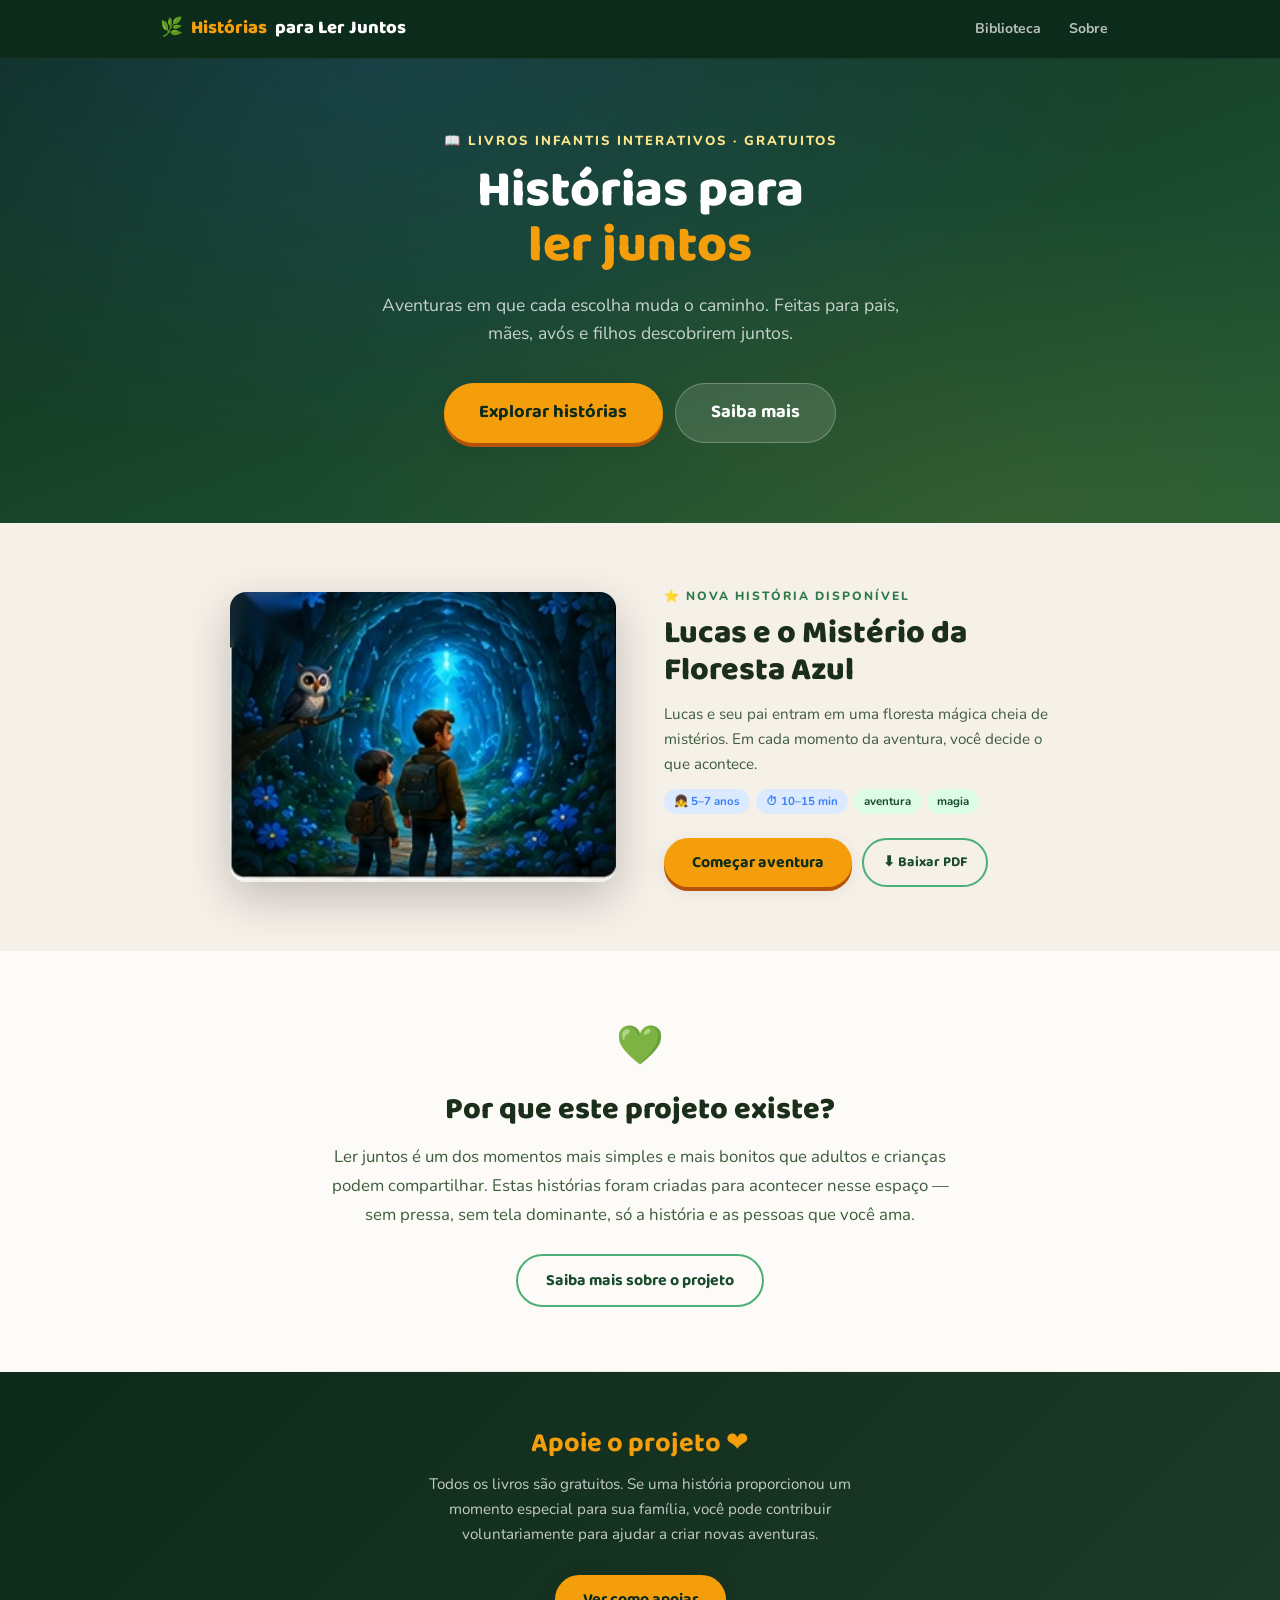
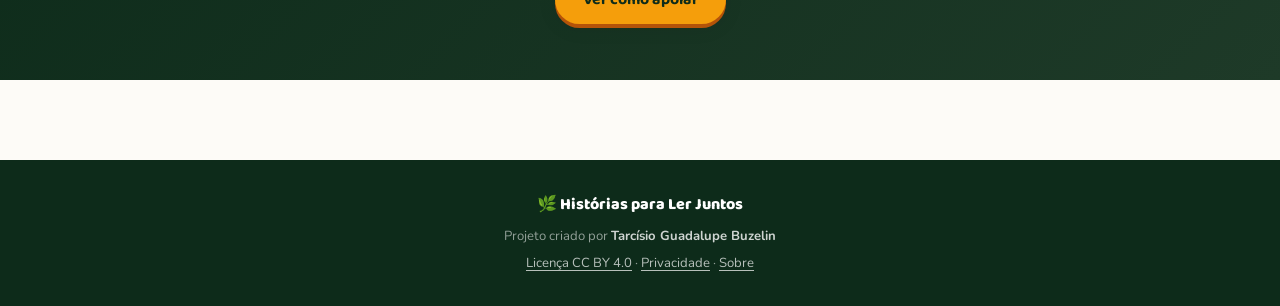
==== index.html @ b1dc5da3 "Add files via upload" ====
<!DOCTYPE html>
<html lang="pt-BR">
<head>
  <meta charset="UTF-8">
  <meta name="viewport" content="width=device-width, initial-scale=1.0">
  <title>Histórias para Ler Juntos</title>
  <meta name="description" content="Livros infantis interativos gratuitos. Histórias para pais, mães, avós e filhos lerem juntos.">

  <!-- Open Graph -->
  <meta property="og:title" content="Histórias para Ler Juntos">
  <meta property="og:description" content="Livros infantis interativos gratuitos para pais e filhos.">
  <meta property="og:type" content="website">
  <meta property="og:url" content="https://tgbhubs.github.io/historias-para-ler-juntos/">

  <link rel="preconnect" href="https://fonts.googleapis.com">
  <link rel="preconnect" href="https://fonts.gstatic.com" crossorigin>
  <link href="https://fonts.googleapis.com/css2?family=Baloo+2:wght@700;800&family=Nunito:wght@500;600;700&display=swap" rel="stylesheet">
  <link rel="stylesheet" href="assets/css/style.css">

  <style>
    /* ── Destaque do livro ── */
    .featured {
      padding: 64px 0;
      background: var(--cream-dark);
    }
    .featured__inner {
      display: grid;
      grid-template-columns: 1fr 1fr;
      gap: 48px;
      align-items: center;
      max-width: 860px;
      margin: 0 auto;
      padding: 0 20px;
    }
    .featured__cover {
      width: 100%;
      border-radius: var(--radius-md);
      box-shadow: var(--shadow-deep);
      aspect-ratio: 4/3;
      object-fit: cover;
    }
    .featured__eyebrow {
      font-size: .75rem;
      font-weight: 800;
      letter-spacing: 2px;
      text-transform: uppercase;
      color: var(--forest-light);
      margin-bottom: 10px;
    }
    .featured__title {
      font-size: clamp(1.5rem, 3.5vw, 2rem);
      font-weight: 800;
      color: var(--text-dark);
      line-height: 1.15;
      margin-bottom: 12px;
    }
    .featured__desc {
      color: var(--text-mid);
      font-size: .95rem;
      line-height: 1.65;
      margin-bottom: 12px;
    }
    .featured__meta {
      display: flex;
      flex-wrap: wrap;
      gap: 6px;
      margin-bottom: 24px;
    }
    .featured__actions {
      display: flex;
      gap: 10px;
      flex-wrap: wrap;
    }

    /* ── Por que este projeto ── */
    .about-strip {
      padding: 64px 20px;
      max-width: 680px;
      margin: 0 auto;
      text-align: center;
    }
    .about-strip__icon { font-size: 2.4rem; margin-bottom: 16px; }
    .about-strip__text {
      font-size: 1.05rem;
      color: var(--text-mid);
      line-height: 1.75;
    }

    /* ── Doação ── */
    .donation {
      background: linear-gradient(135deg, var(--forest-deep) 0%, #1e3a28 100%);
      padding: 56px 20px;
      text-align: center;
      color: var(--white);
    }
    .donation h2 {
      font-size: clamp(1.3rem, 3vw, 1.7rem);
      color: var(--gold);
      margin-bottom: 12px;
    }
    .donation p {
      color: rgba(255,255,255,.75);
      max-width: 480px;
      margin: 0 auto 28px;
      font-size: .95rem;
      line-height: 1.65;
    }

    /* Mobile adjustments */
    @media (max-width: 600px) {
      .featured__inner {
        grid-template-columns: 1fr;
        gap: 24px;
      }
      .featured__cover { max-width: 300px; margin: 0 auto; }
    }
  </style>
</head>
<body>

<!-- Cabeçalho -->
<header class="site-header">
  <div class="site-header__inner">
    <a class="site-logo" href="/">
      🌿 <span>Histórias</span> para Ler Juntos
    </a>
    <nav class="site-nav" aria-label="Menu principal">
      <a href="livros/">Biblioteca</a>
      <a href="sobre/">Sobre</a>
    </nav>
  </div>
</header>

<!-- Hero -->
<section class="section--hero" aria-label="Bem-vindo">
  <div class="container" style="position:relative;z-index:1">
    <p class="hero__eyebrow">📖 Livros infantis interativos · gratuitos</p>
    <h1 class="hero__title">
      Histórias para<br><em>ler juntos</em>
    </h1>
    <p class="hero__sub">
      Aventuras em que cada escolha muda o caminho. Feitas para pais, mães, avós e filhos descobrirem juntos.
    </p>
    <div class="hero__actions">
      <a class="btn btn--primary btn--lg" href="livros/">Explorar histórias</a>
      <a class="btn btn--ghost btn--lg" href="sobre/">Saiba mais</a>
    </div>
  </div>
</section>

<!-- Destaque: primeiro livro -->
<section class="featured" aria-label="Livro em destaque">
  <div class="featured__inner">
    <img
      class="featured__cover"
      src="assets/books/lucas-floresta-azul/page-01.webp"
      alt="Capa de Lucas e o Mistério da Floresta Azul"
      loading="eager"
    >
    <div>
      <p class="featured__eyebrow">⭐ Nova história disponível</p>
      <h2 class="featured__title">Lucas e o Mistério da Floresta Azul</h2>
      <p class="featured__desc">
        Lucas e seu pai entram em uma floresta mágica cheia de mistérios. Em cada momento da aventura, você decide o que acontece.
      </p>
      <div class="featured__meta">
        <span class="tag">👧 5–7 anos</span>
        <span class="tag">⏱ 10–15 min</span>
        <span class="tag tag--forest">aventura</span>
        <span class="tag tag--forest">magia</span>
      </div>
      <div class="featured__actions">
        <a class="btn btn--primary" href="livro/?id=lucas-floresta-azul">Começar aventura</a>
        <a class="btn btn--secondary btn--sm" href="assets/books/lucas-floresta-azul/lucas-e-o-misterio-da-floresta-azul.pdf" download>⬇ Baixar PDF</a>
      </div>
    </div>
  </div>
</section>

<!-- Sobre o projeto -->
<section aria-label="Sobre">
  <div class="about-strip">
    <div class="about-strip__icon">💚</div>
    <h2 class="section__title" style="margin-bottom:14px">Por que este projeto existe?</h2>
    <p class="about-strip__text">
      Ler juntos é um dos momentos mais simples e mais bonitos que adultos e crianças podem compartilhar. Estas histórias foram criadas para acontecer nesse espaço — sem pressa, sem tela dominante, só a história e as pessoas que você ama.
    </p>
    <div style="margin-top:24px">
      <a class="btn btn--secondary" href="sobre/">Saiba mais sobre o projeto</a>
    </div>
  </div>
</section>

<div class="divider"></div>

<!-- Apoie -->
<section class="donation" aria-label="Apoie o projeto">
  <h2>Apoie o projeto ❤️</h2>
  <p>
    Todos os livros são gratuitos. Se uma história proporcionou um momento especial para sua família, você pode contribuir voluntariamente para ajudar a criar novas aventuras.
  </p>
  <a class="btn btn--primary" href="sobre/#doacao">Ver como apoiar</a>
</section>

<!-- Rodapé -->
<footer class="site-footer">
  <div class="site-footer__logo">🌿 Histórias para Ler Juntos</div>
  <p>Projeto criado por <strong style="color:rgba(255,255,255,.8)">Tarcísio Guadalupe Buzelin</strong></p>
  <p style="margin-top:6px">
    <a href="licenca/">Licença CC BY 4.0</a> ·
    <a href="privacidade/">Privacidade</a> ·
    <a href="sobre/">Sobre</a>
  </p>
</footer>

</body>
</html>
---- assets/css/style.css ----
/* ═══════════════════════════════════════════════
   Histórias para Ler Juntos — tgbhubs.github.io
   Design system principal
═══════════════════════════════════════════════ */

/* ── Reset & base ── */
*, *::before, *::after { box-sizing: border-box; margin: 0; padding: 0; }

:root {
  --forest-deep:   #0d2b1a;
  --forest-mid:    #1a4a2e;
  --forest-light:  #2d7a4a;
  --forest-glow:   #4caf78;
  --blue-magic:    #3b82f6;
  --blue-light:    #93c5fd;
  --blue-glow:     #dbeafe;
  --gold:          #f59e0b;
  --gold-light:    #fde68a;
  --cream:         #fdfbf7;
  --cream-dark:    #f5f0e8;
  --text-dark:     #1a2e1a;
  --text-mid:      #3d5c3d;
  --text-light:    #6b7c6b;
  --white:         #ffffff;
  --shadow-soft:   0 4px 20px rgba(0,0,0,.08);
  --shadow-card:   0 8px 32px rgba(0,0,0,.12);
  --shadow-deep:   0 16px 48px rgba(0,0,0,.22);
  --radius-sm:     8px;
  --radius-md:     16px;
  --radius-lg:     24px;
  --transition:    .22s cubic-bezier(.4,0,.2,1);
}

html { scroll-behavior: smooth; }

body {
  font-family: 'Nunito', system-ui, sans-serif;
  background: var(--cream);
  color: var(--text-dark);
  line-height: 1.6;
  min-height: 100vh;
  -webkit-font-smoothing: antialiased;
}

img { max-width: 100%; display: block; }
a { color: inherit; text-decoration: none; }
button { font-family: inherit; cursor: pointer; border: none; background: none; }

/* ── Typography ── */
.font-display { font-family: 'Baloo 2', system-ui, sans-serif; }

h1, h2, h3 { font-family: 'Baloo 2', system-ui, sans-serif; line-height: 1.15; }

/* ── Layout ── */
.container {
  max-width: 960px;
  margin: 0 auto;
  padding: 0 20px;
}

.container--wide {
  max-width: 1100px;
  margin: 0 auto;
  padding: 0 20px;
}

/* ── Site header ── */
.site-header {
  background: var(--forest-deep);
  padding: 0 20px;
  position: sticky;
  top: 0;
  z-index: 50;
  border-bottom: 1px solid rgba(255,255,255,.06);
}

.site-header__inner {
  max-width: 960px;
  margin: 0 auto;
  height: 58px;
  display: flex;
  align-items: center;
  justify-content: space-between;
  gap: 16px;
}

.site-logo {
  font-family: 'Baloo 2', sans-serif;
  font-size: 1.15rem;
  font-weight: 800;
  color: var(--white);
  display: flex;
  align-items: center;
  gap: 8px;
  white-space: nowrap;
}

.site-logo span { color: var(--gold); }

.site-nav {
  display: flex;
  align-items: center;
  gap: 4px;
}

.site-nav a {
  font-size: .88rem;
  font-weight: 700;
  color: rgba(255,255,255,.7);
  padding: 6px 12px;
  border-radius: var(--radius-sm);
  transition: color var(--transition), background var(--transition);
}

.site-nav a:hover,
.site-nav a.active {
  color: var(--white);
  background: rgba(255,255,255,.1);
}

/* ── Site footer ── */
.site-footer {
  background: var(--forest-deep);
  color: rgba(255,255,255,.55);
  padding: 32px 20px;
  text-align: center;
  font-size: .82rem;
  margin-top: 80px;
}

.site-footer a {
  color: rgba(255,255,255,.7);
  text-decoration: underline;
  text-underline-offset: 3px;
}

.site-footer__logo {
  font-family: 'Baloo 2', sans-serif;
  font-size: 1rem;
  font-weight: 800;
  color: var(--white);
  margin-bottom: 8px;
}

/* ── Buttons ── */
.btn {
  display: inline-flex;
  align-items: center;
  justify-content: center;
  gap: 8px;
  font-family: 'Baloo 2', sans-serif;
  font-size: 1rem;
  font-weight: 700;
  padding: .75rem 1.75rem;
  border-radius: 50px;
  transition: all var(--transition);
  white-space: nowrap;
  min-height: 48px;
}

.btn--primary {
  background: var(--gold);
  color: var(--forest-deep);
  box-shadow: 0 4px 0 #b45309, var(--shadow-soft);
}
.btn--primary:hover {
  transform: translateY(-2px);
  box-shadow: 0 6px 0 #b45309, var(--shadow-card);
}
.btn--primary:active { transform: translateY(1px); box-shadow: 0 2px 0 #b45309; }

.btn--secondary {
  background: transparent;
  color: var(--forest-mid);
  border: 2px solid var(--forest-glow);
}
.btn--secondary:hover {
  background: var(--forest-mid);
  color: var(--white);
  border-color: var(--forest-mid);
}

.btn--ghost {
  background: rgba(255,255,255,.12);
  color: var(--white);
  border: 1.5px solid rgba(255,255,255,.25);
}
.btn--ghost:hover {
  background: rgba(255,255,255,.2);
}

.btn--sm {
  font-size: .88rem;
  padding: .5rem 1.2rem;
  min-height: 40px;
}

.btn--lg {
  font-size: 1.15rem;
  padding: .9rem 2.2rem;
  min-height: 56px;
}

/* ── Book card ── */
.book-card {
  background: var(--white);
  border-radius: var(--radius-md);
  overflow: hidden;
  box-shadow: var(--shadow-card);
  transition: transform var(--transition), box-shadow var(--transition);
  display: flex;
  flex-direction: column;
}

.book-card:hover {
  transform: translateY(-4px);
  box-shadow: var(--shadow-deep);
}

.book-card__cover {
  width: 100%;
  aspect-ratio: 4/3;
  object-fit: cover;
  background: var(--forest-mid);
}

.book-card__body {
  padding: 16px 18px 20px;
  flex: 1;
  display: flex;
  flex-direction: column;
  gap: 8px;
}

.book-card__title {
  font-family: 'Baloo 2', sans-serif;
  font-size: 1.05rem;
  font-weight: 800;
  color: var(--text-dark);
  line-height: 1.2;
}

.book-card__desc {
  font-size: .85rem;
  color: var(--text-light);
  line-height: 1.5;
  flex: 1;
}

.book-card__meta {
  display: flex;
  flex-wrap: wrap;
  gap: 6px;
  margin-top: 4px;
}

.tag {
  font-size: .72rem;
  font-weight: 700;
  padding: 3px 10px;
  border-radius: 20px;
  background: var(--blue-glow);
  color: var(--blue-magic);
}

.tag--forest {
  background: #dcfce7;
  color: var(--forest-mid);
}

.book-card__actions {
  display: flex;
  gap: 8px;
  margin-top: 12px;
}

/* ── Section styles ── */
.section {
  padding: 64px 0;
}

.section--hero {
  background: linear-gradient(160deg, var(--forest-deep) 0%, var(--forest-mid) 60%, #1e5c38 100%);
  color: var(--white);
  padding: 72px 20px 80px;
  text-align: center;
  position: relative;
  overflow: hidden;
}

.section--hero::before {
  content: '';
  position: absolute;
  inset: 0;
  background: radial-gradient(ellipse at 30% 0%, rgba(59,130,246,.18) 0%, transparent 60%),
              radial-gradient(ellipse at 80% 100%, rgba(245,158,11,.1) 0%, transparent 50%);
  pointer-events: none;
}

.hero__eyebrow {
  font-size: .82rem;
  font-weight: 800;
  letter-spacing: 2px;
  text-transform: uppercase;
  color: var(--gold-light);
  margin-bottom: 12px;
}

.hero__title {
  font-size: clamp(2rem, 5vw, 3.2rem);
  font-weight: 800;
  color: var(--white);
  line-height: 1.08;
  max-width: 680px;
  margin: 0 auto 16px;
}

.hero__title em {
  font-style: normal;
  color: var(--gold);
}

.hero__sub {
  font-size: clamp(.95rem, 2vw, 1.1rem);
  color: rgba(255,255,255,.75);
  max-width: 520px;
  margin: 0 auto 36px;
  line-height: 1.6;
}

.hero__actions {
  display: flex;
  gap: 12px;
  justify-content: center;
  flex-wrap: wrap;
}

.section__title {
  font-family: 'Baloo 2', sans-serif;
  font-size: clamp(1.4rem, 3vw, 1.9rem);
  font-weight: 800;
  color: var(--text-dark);
  margin-bottom: 8px;
}

.section__sub {
  color: var(--text-light);
  font-size: .95rem;
  margin-bottom: 40px;
}

/* ── Divider ── */
.divider {
  height: 1px;
  background: linear-gradient(to right, transparent, rgba(0,0,0,.08), transparent);
  margin: 0;
}

/* ── Reader specific ── */
.reader-wrap {
  height: 100vh;
  height: 100dvh;
  display: flex;
  flex-direction: column;
  background: var(--forest-deep);
  overflow: hidden;
}

.reader-bar {
  flex-shrink: 0;
  height: 52px;
  background: rgba(0,0,0,.4);
  display: flex;
  align-items: center;
  justify-content: space-between;
  padding: 0 16px;
  gap: 12px;
  backdrop-filter: blur(8px);
  border-bottom: 1px solid rgba(255,255,255,.08);
}

.reader-bar__title {
  font-family: 'Baloo 2', sans-serif;
  font-size: .85rem;
  font-weight: 800;
  color: var(--white);
  white-space: nowrap;
  overflow: hidden;
  text-overflow: ellipsis;
  flex: 1;
}

.reader-bar__right {
  display: flex;
  align-items: center;
  gap: 10px;
  flex-shrink: 0;
}

.reader-bar__page {
  font-size: .75rem;
  color: rgba(255,255,255,.55);
  font-weight: 700;
}

.reader-bar__btn {
  width: 36px;
  height: 36px;
  border-radius: 50%;
  background: rgba(255,255,255,.1);
  color: var(--white);
  font-size: 1rem;
  display: flex;
  align-items: center;
  justify-content: center;
  transition: background var(--transition);
}
.reader-bar__btn:hover { background: rgba(255,255,255,.2); }

/* Page stage — the illustration area */
.reader-stage {
  flex: 1;
  min-height: 0;
  position: relative;
  display: flex;
  align-items: center;
  justify-content: center;
  overflow: hidden;
}

.reader-page {
  width: 100%;
  height: 100%;
  position: absolute;
  inset: 0;
  display: flex;
  flex-direction: column;
  opacity: 0;
  transition: opacity .35s ease;
  pointer-events: none;
}

.reader-page.active {
  opacity: 1;
  pointer-events: all;
}

.reader-page__img-wrap {
  flex: 1;
  min-height: 0;
  display: flex;
  align-items: center;
  justify-content: center;
  padding: 0;
  overflow: hidden;
}

.reader-page__img {
  width: 100%;
  height: 100%;
  object-fit: contain;
  object-position: center;
  display: block;
}

/* Bottom panel: text + actions */
.reader-panel {
  flex-shrink: 0;
  background: linear-gradient(to bottom, var(--forest-deep), #0a1e10);
  padding: 16px 20px 20px;
  max-height: 45vh;
  overflow-y: auto;
  border-top: 1px solid rgba(255,255,255,.06);
}

@media (min-height: 700px) {
  .reader-panel { max-height: 38vh; }
}

.reader-panel__chapter {
  font-size: .7rem;
  font-weight: 800;
  letter-spacing: 1.5px;
  text-transform: uppercase;
  color: var(--blue-light);
  margin-bottom: 8px;
}

.reader-panel__text {
  font-size: clamp(.88rem, 2.2vw, 1rem);
  color: rgba(255,255,255,.88);
  line-height: 1.7;
  white-space: pre-line;
  margin-bottom: 16px;
}

.reader-panel__text em {
  font-style: normal;
  color: var(--blue-light);
}

.reader-panel__participacao {
  display: flex;
  align-items: flex-start;
  gap: 10px;
  background: rgba(59,130,246,.12);
  border: 1px solid rgba(59,130,246,.25);
  border-radius: var(--radius-sm);
  padding: 10px 14px;
  margin-bottom: 16px;
  font-size: .85rem;
  color: var(--blue-light);
  line-height: 1.5;
}

.reader-panel__participacao::before {
  content: '💬';
  flex-shrink: 0;
  font-size: 1rem;
}

/* Choices */
.reader-choices {
  display: flex;
  flex-direction: column;
  gap: 10px;
}

.choice-btn {
  display: flex;
  align-items: center;
  gap: 12px;
  background: rgba(255,255,255,.06);
  border: 1.5px solid rgba(255,255,255,.15);
  border-radius: var(--radius-md);
  padding: 14px 18px;
  text-align: left;
  color: var(--white);
  font-family: 'Baloo 2', sans-serif;
  font-size: 1rem;
  font-weight: 700;
  transition: all var(--transition);
  min-height: 56px;
}

.choice-btn:hover {
  background: rgba(255,255,255,.12);
  border-color: var(--gold);
  transform: translateX(4px);
}

.choice-btn:active { transform: translateX(2px); }

.choice-btn__emoji {
  font-size: 1.4rem;
  flex-shrink: 0;
}

.choice-btn__label { flex: 1; }

.choice-btn__arrow {
  opacity: .5;
  font-size: .9rem;
  flex-shrink: 0;
}

/* Continue / next button */
.reader-continue {
  display: flex;
  justify-content: flex-end;
  margin-top: 4px;
}

.continue-btn {
  display: flex;
  align-items: center;
  gap: 8px;
  background: var(--gold);
  color: var(--forest-deep);
  font-family: 'Baloo 2', sans-serif;
  font-size: 1rem;
  font-weight: 800;
  padding: 12px 24px;
  border-radius: 50px;
  box-shadow: 0 4px 0 #b45309;
  transition: all var(--transition);
  min-height: 48px;
}

.continue-btn:hover {
  transform: translateY(-2px);
  box-shadow: 0 6px 0 #b45309;
}

.continue-btn:active { transform: translateY(1px); box-shadow: 0 2px 0 #b45309; }

/* Final page actions */
.reader-final {
  display: flex;
  flex-direction: column;
  align-items: center;
  gap: 12px;
  padding-top: 8px;
}

.reader-final__title {
  font-family: 'Baloo 2', sans-serif;
  font-size: 1.3rem;
  font-weight: 800;
  color: var(--gold);
  text-align: center;
}

.reader-final__actions {
  display: flex;
  gap: 10px;
  flex-wrap: wrap;
  justify-content: center;
}

/* Desktop layout — side by side */
@media (min-width: 768px) {
  .reader-wrap { flex-direction: column; }

  .reader-stage {
    flex-direction: row;
    align-items: stretch;
  }

  .reader-page {
    flex-direction: row;
  }

  .reader-page__img-wrap {
    flex: 1 1 55%;
  }

  .reader-panel {
    flex: 0 0 42%;
    max-height: none;
    overflow-y: auto;
    border-top: none;
    border-left: 1px solid rgba(255,255,255,.06);
    display: flex;
    flex-direction: column;
    justify-content: center;
    padding: 28px 28px 28px;
  }
}

@media (min-width: 1024px) {
  .reader-panel { flex: 0 0 38%; padding: 36px; }
  .reader-panel__text { font-size: 1.05rem; }
}

/* ── Progress bar ── */
.reader-progress {
  height: 3px;
  background: rgba(255,255,255,.08);
  flex-shrink: 0;
}

.reader-progress__bar {
  height: 100%;
  background: var(--gold);
  transition: width .4s ease;
}

/* ── Responsive nav ── */
@media (max-width: 600px) {
  .site-nav { display: none; }
}

/* ── Reduced motion ── */
@media (prefers-reduced-motion: reduce) {
  *, *::before, *::after { transition-duration: .01ms !important; animation-duration: .01ms !important; }
}
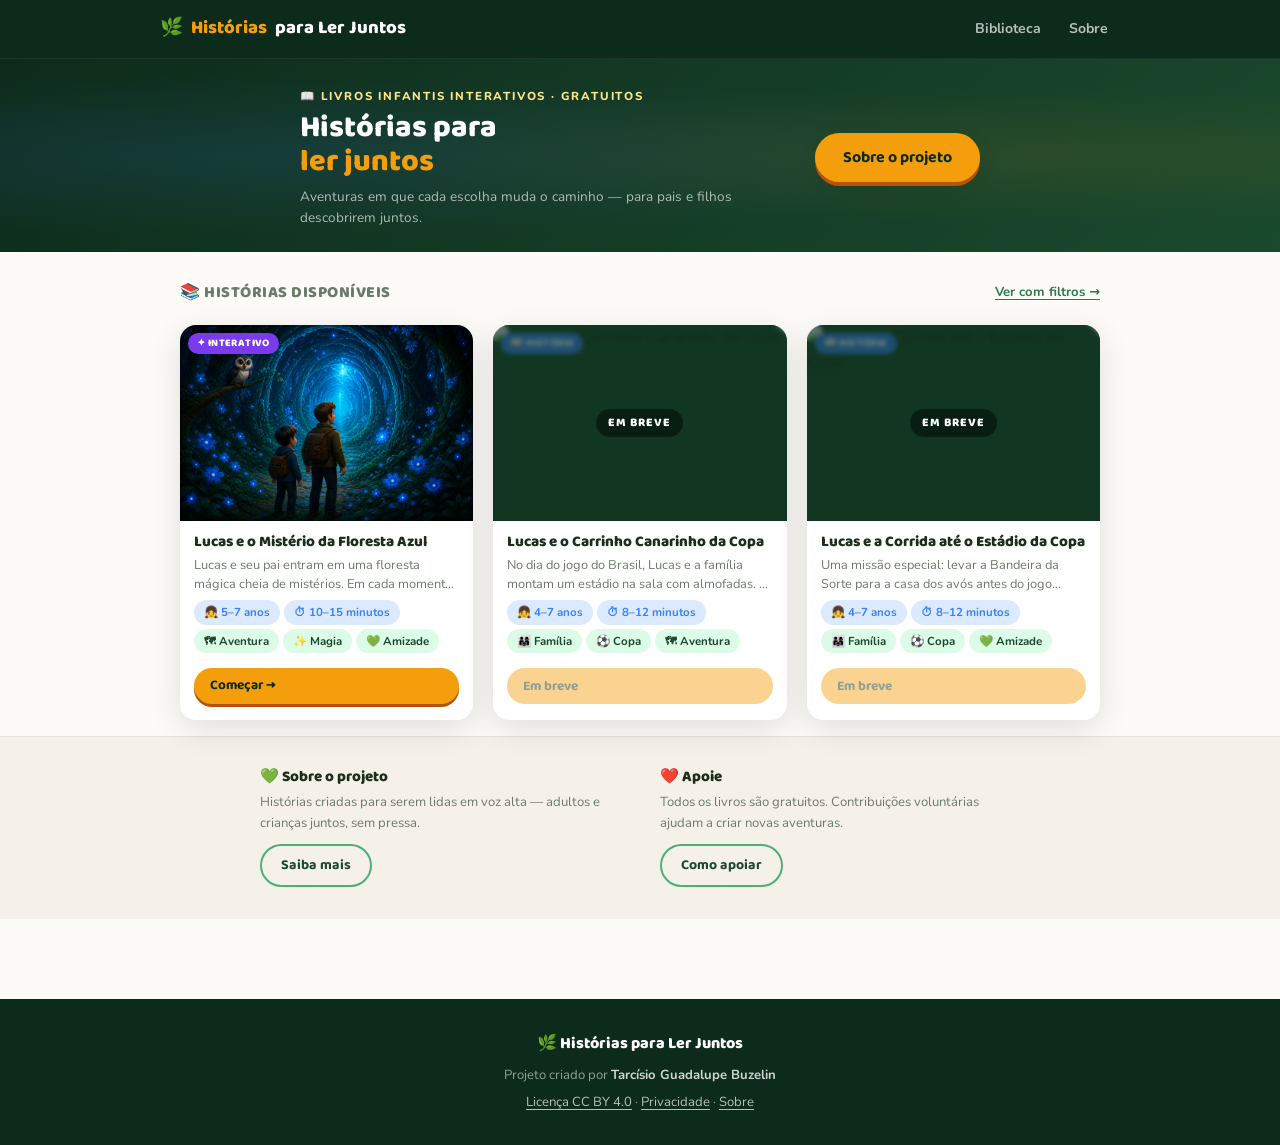
==== commit c29db947: "Add files via upload" ====
--- a/index.html
+++ b/index.html
@@ -4,115 +4,193 @@
   <meta charset="UTF-8">
   <meta name="viewport" content="width=device-width, initial-scale=1.0">
   <title>Histórias para Ler Juntos</title>
-  <meta name="description" content="Livros infantis interativos gratuitos. Histórias para pais, mães, avós e filhos lerem juntos.">
-
-  <!-- Open Graph -->
+  <meta name="description" content="Livros infantis interativos gratuitos para pais e filhos lerem juntos.">
+  <link rel="icon" type="image/x-icon" href="assets/favicon.ico">
+  <link rel="icon" type="image/png" sizes="32x32" href="assets/favicon-32.png">
+  <link rel="icon" type="image/png" sizes="16x16" href="assets/favicon-16.png">
+  <link rel="apple-touch-icon" sizes="180x180" href="assets/apple-touch-icon.png">
+  <link rel="manifest" href="assets/site.webmanifest">
+  <meta name="theme-color" content="#0d2b1a">
   <meta property="og:title" content="Histórias para Ler Juntos">
-  <meta property="og:description" content="Livros infantis interativos gratuitos para pais e filhos.">
+  <meta property="og:description" content="Livros infantis interativos e gratuitos para pais e filhos lerem juntos.">
+  <meta property="og:image" content="https://tgbhubs.github.io/historias-para-ler-juntos/assets/og-image.png">
+  <meta property="og:image:width" content="1200">
+  <meta property="og:image:height" content="630">
+  <meta property="og:url" content="https://tgbhubs.github.io/historias-para-ler-juntos/">
   <meta property="og:type" content="website">
-  <meta property="og:url" content="https://tgbhubs.github.io/historias-para-ler-juntos/">
-
+  <meta property="og:locale" content="pt_BR">
+  <meta name="twitter:card" content="summary_large_image">
+  <meta name="twitter:image" content="https://tgbhubs.github.io/historias-para-ler-juntos/assets/og-image.png">
   <link rel="preconnect" href="https://fonts.googleapis.com">
   <link rel="preconnect" href="https://fonts.gstatic.com" crossorigin>
   <link href="https://fonts.googleapis.com/css2?family=Baloo+2:wght@700;800&family=Nunito:wght@500;600;700&display=swap" rel="stylesheet">
   <link rel="stylesheet" href="assets/css/style.css">
-
   <style>
-    /* ── Destaque do livro ── */
-    .featured {
-      padding: 64px 0;
+    /* ── Hero compacto ── */
+    .home-hero {
+      background: linear-gradient(135deg, var(--forest-deep) 0%, #1a4a2e 100%);
+      padding: 28px 20px 24px;
+      text-align: center;
+      position: relative;
+      overflow: hidden;
+    }
+    .home-hero::before {
+      content: '';
+      position: absolute; inset: 0;
+      background: radial-gradient(ellipse at 20% 50%, rgba(59,130,246,.12) 0%, transparent 60%),
+                  radial-gradient(ellipse at 80% 50%, rgba(245,158,11,.08) 0%, transparent 50%);
+      pointer-events: none;
+    }
+    .home-hero__inner {
+      position: relative; z-index: 1;
+      max-width: 680px; margin: 0 auto;
+      display: flex; align-items: center;
+      justify-content: space-between; gap: 20px;
+      flex-wrap: wrap;
+    }
+    .home-hero__text { text-align: left; flex: 1; min-width: 220px; }
+    .home-hero__eyebrow {
+      font-size: .72rem; font-weight: 800;
+      letter-spacing: 1.8px; text-transform: uppercase;
+      color: var(--gold-light); margin-bottom: 6px;
+    }
+    .home-hero__title {
+      font-family: 'Baloo 2', sans-serif;
+      font-size: clamp(1.3rem, 3.5vw, 1.9rem);
+      font-weight: 800; color: white;
+      line-height: 1.12; margin-bottom: 6px;
+    }
+    .home-hero__title em { font-style: normal; color: var(--gold); }
+    .home-hero__sub {
+      font-size: .85rem; color: rgba(255,255,255,.65);
+      line-height: 1.55;
+    }
+    .home-hero__actions {
+      display: flex; gap: 8px; flex-wrap: wrap;
+      align-items: center; flex-shrink: 0;
+    }
+    @media (max-width: 520px) {
+      .home-hero__inner { flex-direction: column; text-align: center; }
+      .home-hero__text { text-align: center; }
+      .home-hero__actions { justify-content: center; }
+    }
+
+    /* ── Biblioteca inline ── */
+    .home-library { max-width: 960px; margin: 0 auto; padding: 28px 20px 16px; }
+    .home-library__header {
+      display: flex; align-items: center;
+      justify-content: space-between; margin-bottom: 20px;
+    }
+    .home-library__title {
+      font-family: 'Baloo 2', sans-serif;
+      font-size: 1rem; font-weight: 800;
+      color: var(--text-light); letter-spacing: .5px;
+      text-transform: uppercase;
+    }
+    .home-library__link {
+      font-size: .82rem; font-weight: 700;
+      color: var(--forest-light);
+      text-decoration: underline; text-underline-offset: 3px;
+    }
+
+    /* Grade de livros */
+    .home-grid {
+      display: grid;
+      grid-template-columns: repeat(auto-fill, minmax(230px, 1fr));
+      gap: 20px;
+    }
+
+    /* Card */
+    .hcard {
+      background: white;
+      border-radius: var(--radius-md);
+      overflow: hidden;
+      box-shadow: var(--shadow-card);
+      transition: transform .18s, box-shadow .18s;
+      display: flex; flex-direction: column;
+      cursor: pointer;
+    }
+    .hcard:hover {
+      transform: translateY(-4px);
+      box-shadow: var(--shadow-deep);
+    }
+    .hcard__cover-wrap {
+      width: 100%; aspect-ratio: 3/2;
+      overflow: hidden; position: relative;
+      background: var(--forest-mid);
+    }
+    .hcard__cover {
+      width: 100%; height: 100%;
+      object-fit: cover; display: block;
+      transition: transform .4s ease;
+    }
+    .hcard:hover .hcard__cover { transform: scale(1.04); }
+    .hcard__badge-tipo {
+      position: absolute; top: 8px; left: 8px;
+      font-family: 'Baloo 2', sans-serif;
+      font-size: .65rem; font-weight: 800;
+      padding: 2px 9px; border-radius: 20px;
+      text-transform: uppercase; letter-spacing: .4px;
+    }
+    .hcard__badge-tipo.interativo { background: #7c3aed; color: white; }
+    .hcard__badge-tipo.estatico   { background: var(--blue-magic); color: white; }
+    .hcard__em-breve {
+      position: absolute; inset: 0;
+      background: rgba(13,43,26,.6);
+      display: flex; align-items: center; justify-content: center;
+      backdrop-filter: blur(2px);
+    }
+    .hcard__em-breve span {
+      font-family: 'Baloo 2', sans-serif; font-size: .75rem;
+      font-weight: 800; color: white;
+      background: rgba(0,0,0,.45); padding: 4px 12px;
+      border-radius: 20px; letter-spacing: 1px; text-transform: uppercase;
+    }
+    .hcard__body { padding: 12px 14px 16px; flex: 1; display: flex; flex-direction: column; gap: 5px; }
+    .hcard__title {
+      font-family: 'Baloo 2', sans-serif;
+      font-size: .95rem; font-weight: 800;
+      color: var(--text-dark); line-height: 1.2;
+    }
+    .hcard__desc {
+      font-size: .8rem; color: var(--text-light);
+      line-height: 1.45; flex: 1;
+      display: -webkit-box; -webkit-line-clamp: 2;
+      -webkit-box-orient: vertical; overflow: hidden;
+    }
+    .hcard__meta { display: flex; flex-wrap: wrap; gap: 4px; margin-top: 2px; }
+    .hcard__btn {
+      margin-top: 10px;
+      display: inline-flex; align-items: center; gap: 6px;
+      font-family: 'Baloo 2', sans-serif; font-size: .85rem; font-weight: 700;
+      background: var(--gold); color: var(--forest-deep);
+      padding: 7px 16px; border-radius: 30px; border: none;
+      box-shadow: 0 3px 0 #b45309; transition: all .15s;
+      cursor: pointer; text-decoration: none;
+      min-height: 36px;
+    }
+    .hcard__btn:hover { transform: translateY(-2px); box-shadow: 0 5px 0 #b45309; }
+
+    /* ── Rodapé da home: sobre + doação compactos ── */
+    .home-footer-strip {
       background: var(--cream-dark);
-    }
-    .featured__inner {
-      display: grid;
-      grid-template-columns: 1fr 1fr;
-      gap: 48px;
-      align-items: center;
-      max-width: 860px;
-      margin: 0 auto;
-      padding: 0 20px;
-    }
-    .featured__cover {
-      width: 100%;
-      border-radius: var(--radius-md);
-      box-shadow: var(--shadow-deep);
-      aspect-ratio: 4/3;
-      object-fit: cover;
-    }
-    .featured__eyebrow {
-      font-size: .75rem;
-      font-weight: 800;
-      letter-spacing: 2px;
-      text-transform: uppercase;
-      color: var(--forest-light);
-      margin-bottom: 10px;
-    }
-    .featured__title {
-      font-size: clamp(1.5rem, 3.5vw, 2rem);
-      font-weight: 800;
-      color: var(--text-dark);
-      line-height: 1.15;
-      margin-bottom: 12px;
-    }
-    .featured__desc {
-      color: var(--text-mid);
-      font-size: .95rem;
-      line-height: 1.65;
-      margin-bottom: 12px;
-    }
-    .featured__meta {
-      display: flex;
-      flex-wrap: wrap;
-      gap: 6px;
-      margin-bottom: 24px;
-    }
-    .featured__actions {
-      display: flex;
-      gap: 10px;
-      flex-wrap: wrap;
-    }
-
-    /* ── Por que este projeto ── */
-    .about-strip {
-      padding: 64px 20px;
-      max-width: 680px;
-      margin: 0 auto;
-      text-align: center;
-    }
-    .about-strip__icon { font-size: 2.4rem; margin-bottom: 16px; }
-    .about-strip__text {
-      font-size: 1.05rem;
-      color: var(--text-mid);
-      line-height: 1.75;
-    }
-
-    /* ── Doação ── */
-    .donation {
-      background: linear-gradient(135deg, var(--forest-deep) 0%, #1e3a28 100%);
-      padding: 56px 20px;
-      text-align: center;
-      color: var(--white);
-    }
-    .donation h2 {
-      font-size: clamp(1.3rem, 3vw, 1.7rem);
-      color: var(--gold);
-      margin-bottom: 12px;
-    }
-    .donation p {
-      color: rgba(255,255,255,.75);
-      max-width: 480px;
-      margin: 0 auto 28px;
-      font-size: .95rem;
-      line-height: 1.65;
-    }
-
-    /* Mobile adjustments */
-    @media (max-width: 600px) {
-      .featured__inner {
-        grid-template-columns: 1fr;
-        gap: 24px;
-      }
-      .featured__cover { max-width: 300px; margin: 0 auto; }
+      border-top: 1px solid rgba(0,0,0,.06);
+      padding: 32px 20px;
+    }
+    .home-footer-strip__inner {
+      max-width: 760px; margin: 0 auto;
+      display: flex; gap: 40px; flex-wrap: wrap;
+      align-items: flex-start;
+    }
+    .home-footer-strip__block { flex: 1; min-width: 220px; }
+    .home-footer-strip__block h3 {
+      font-family: 'Baloo 2', sans-serif;
+      font-size: .95rem; font-weight: 800;
+      color: var(--text-dark); margin-bottom: 6px;
+    }
+    .home-footer-strip__block p {
+      font-size: .82rem; color: var(--text-light);
+      line-height: 1.6; margin-bottom: 10px;
     }
   </style>
 </head>
@@ -121,9 +199,7 @@
 <!-- Cabeçalho -->
 <header class="site-header">
   <div class="site-header__inner">
-    <a class="site-logo" href="/">
-      🌿 <span>Histórias</span> para Ler Juntos
-    </a>
+    <a class="site-logo" href="/">🌿 <span>Histórias</span> para Ler Juntos</a>
     <nav class="site-nav" aria-label="Menu principal">
       <a href="livros/">Biblioteca</a>
       <a href="sobre/">Sobre</a>
@@ -131,76 +207,46 @@
   </div>
 </header>
 
-<!-- Hero -->
-<section class="section--hero" aria-label="Bem-vindo">
-  <div class="container" style="position:relative;z-index:1">
-    <p class="hero__eyebrow">📖 Livros infantis interativos · gratuitos</p>
-    <h1 class="hero__title">
-      Histórias para<br><em>ler juntos</em>
-    </h1>
-    <p class="hero__sub">
-      Aventuras em que cada escolha muda o caminho. Feitas para pais, mães, avós e filhos descobrirem juntos.
-    </p>
-    <div class="hero__actions">
-      <a class="btn btn--primary btn--lg" href="livros/">Explorar histórias</a>
-      <a class="btn btn--ghost btn--lg" href="sobre/">Saiba mais</a>
+<!-- Hero compacto -->
+<section class="home-hero">
+  <div class="home-hero__inner">
+    <div class="home-hero__text">
+      <p class="home-hero__eyebrow">📖 Livros infantis interativos · gratuitos</p>
+      <h1 class="home-hero__title">Histórias para<br><em>ler juntos</em></h1>
+      <p class="home-hero__sub">Aventuras em que cada escolha muda o caminho — para pais e filhos descobrirem juntos.</p>
     </div>
+    <div class="home-hero__actions">
+      <a class="btn btn--primary" href="sobre/">Sobre o projeto</a>
+    </div>
   </div>
 </section>
 
-<!-- Destaque: primeiro livro -->
-<section class="featured" aria-label="Livro em destaque">
-  <div class="featured__inner">
-    <img
-      class="featured__cover"
-      src="assets/books/lucas-floresta-azul/page-01.webp"
-      alt="Capa de Lucas e o Mistério da Floresta Azul"
-      loading="eager"
-    >
-    <div>
-      <p class="featured__eyebrow">⭐ Nova história disponível</p>
-      <h2 class="featured__title">Lucas e o Mistério da Floresta Azul</h2>
-      <p class="featured__desc">
-        Lucas e seu pai entram em uma floresta mágica cheia de mistérios. Em cada momento da aventura, você decide o que acontece.
-      </p>
-      <div class="featured__meta">
-        <span class="tag">👧 5–7 anos</span>
-        <span class="tag">⏱ 10–15 min</span>
-        <span class="tag tag--forest">aventura</span>
-        <span class="tag tag--forest">magia</span>
-      </div>
-      <div class="featured__actions">
-        <a class="btn btn--primary" href="livro/?id=lucas-floresta-azul">Começar aventura</a>
-        <a class="btn btn--secondary btn--sm" href="assets/books/lucas-floresta-azul/lucas-e-o-misterio-da-floresta-azul.pdf" download>⬇ Baixar PDF</a>
-      </div>
+<!-- Biblioteca inline -->
+<section class="home-library">
+  <div class="home-library__header">
+    <span class="home-library__title">📚 Histórias disponíveis</span>
+    <a class="home-library__link" href="livros/">Ver com filtros →</a>
+  </div>
+  <div class="home-grid" id="homeGrid">
+    <!-- preenchido via JS -->
+  </div>
+</section>
+
+<!-- Sobre + Doação compactos -->
+<div class="home-footer-strip">
+  <div class="home-footer-strip__inner">
+    <div class="home-footer-strip__block">
+      <h3>💚 Sobre o projeto</h3>
+      <p>Histórias criadas para serem lidas em voz alta — adultos e crianças juntos, sem pressa.</p>
+      <a class="btn btn--secondary btn--sm" href="sobre/">Saiba mais</a>
     </div>
-  </div>
-</section>
-
-<!-- Sobre o projeto -->
-<section aria-label="Sobre">
-  <div class="about-strip">
-    <div class="about-strip__icon">💚</div>
-    <h2 class="section__title" style="margin-bottom:14px">Por que este projeto existe?</h2>
-    <p class="about-strip__text">
-      Ler juntos é um dos momentos mais simples e mais bonitos que adultos e crianças podem compartilhar. Estas histórias foram criadas para acontecer nesse espaço — sem pressa, sem tela dominante, só a história e as pessoas que você ama.
-    </p>
-    <div style="margin-top:24px">
-      <a class="btn btn--secondary" href="sobre/">Saiba mais sobre o projeto</a>
+    <div class="home-footer-strip__block">
+      <h3>❤️ Apoie</h3>
+      <p>Todos os livros são gratuitos. Contribuições voluntárias ajudam a criar novas aventuras.</p>
+      <a class="btn btn--secondary btn--sm" href="sobre/#doacao">Como apoiar</a>
     </div>
   </div>
-</section>
-
-<div class="divider"></div>
-
-<!-- Apoie -->
-<section class="donation" aria-label="Apoie o projeto">
-  <h2>Apoie o projeto ❤️</h2>
-  <p>
-    Todos os livros são gratuitos. Se uma história proporcionou um momento especial para sua família, você pode contribuir voluntariamente para ajudar a criar novas aventuras.
-  </p>
-  <a class="btn btn--primary" href="sobre/#doacao">Ver como apoiar</a>
-</section>
+</div>
 
 <!-- Rodapé -->
 <footer class="site-footer">
@@ -213,5 +259,68 @@
   </p>
 </footer>
 
+<script>
+(function () {
+  var temaLabels = {
+    aventura:'🗺 Aventura', magia:'✨ Magia', amizade:'💚 Amizade',
+    familia:'👨‍👩‍👧 Família', copa:'⚽ Copa', noite:'🌙 Noite'
+  };
+
+  fetch('assets/js/catalog.json')
+    .then(function(r){ return r.json(); })
+    .then(function(catalog){
+      var grid = document.getElementById('homeGrid');
+      catalog.forEach(function(b){
+        grid.appendChild(buildCard(b));
+      });
+    });
+
+  function buildCard(b){
+    var art = document.createElement('article');
+    art.className = 'hcard';
+
+    var tipoLabel = b.tipo === 'interativo' ? '✦ Interativo' : '📖 História';
+    var tagsHtml = (b.temas||[]).map(function(t){
+      return '<span class="tag tag--forest">' + (temaLabels[t]||t) + '</span>';
+    }).join('');
+
+    var coverSrc = b.cover ? b.cover : '';
+    var coverHtml = coverSrc
+      ? '<img class="hcard__cover" src="' + coverSrc + '" alt="' + esc(b.titulo) + '" loading="lazy">'
+      : '<div style="width:100%;height:100%;display:flex;align-items:center;justify-content:center;font-size:2.5rem">📖</div>';
+
+    var breve = !b.publicado
+      ? '<div class="hcard__em-breve"><span>Em breve</span></div>' : '';
+
+    var btnHtml = b.publicado
+      ? '<a class="hcard__btn" href="livro/?id=' + b.id + '">Começar →</a>'
+      : '<button class="hcard__btn" disabled style="opacity:.45;cursor:default;box-shadow:none">Em breve</button>';
+
+    art.innerHTML =
+      '<div class="hcard__cover-wrap">' +
+        coverHtml +
+        '<span class="hcard__badge-tipo ' + (b.tipo||'') + '">' + tipoLabel + '</span>' +
+        breve +
+      '</div>' +
+      '<div class="hcard__body">' +
+        '<div class="hcard__title">' + esc(b.titulo) + '</div>' +
+        '<div class="hcard__desc">'  + esc(b.descricao||'') + '</div>' +
+        '<div class="hcard__meta">' +
+          (b.faixaEtaria ? '<span class="tag">👧 ' + esc(b.faixaEtaria) + '</span>' : '') +
+          (b.tempoLeitura ? '<span class="tag">⏱ ' + esc(b.tempoLeitura) + '</span>' : '') +
+          tagsHtml +
+        '</div>' +
+        btnHtml +
+      '</div>';
+
+    return art;
+  }
+
+  function esc(s){
+    return String(s||'').replace(/&/g,'&amp;').replace(/</g,'&lt;').replace(/>/g,'&gt;').replace(/"/g,'&quot;');
+  }
+})();
+</script>
+
 </body>
 </html>
--- a/assets/css/style.css
+++ b/assets/css/style.css
@@ -423,8 +423,7 @@
   min-height: 0;
   position: relative;
   display: flex;
-  align-items: center;
-  justify-content: center;
+  align-items: stretch;
   overflow: hidden;
 }
 
@@ -438,6 +437,7 @@
   opacity: 0;
   transition: opacity .35s ease;
   pointer-events: none;
+  background: var(--forest-deep);
 }
 
 .reader-page.active {
@@ -446,20 +446,20 @@
 }
 
 .reader-page__img-wrap {
-  flex: 1;
+  flex: 1 1 auto;
   min-height: 0;
-  display: flex;
-  align-items: center;
-  justify-content: center;
-  padding: 0;
   overflow: hidden;
+  position: relative;
+  border-radius: 0;
 }
 
 .reader-page__img {
+  position: absolute;
+  inset: 0;
   width: 100%;
   height: 100%;
-  object-fit: contain;
-  object-position: center;
+  object-fit: cover;
+  object-position: center top;
   display: block;
 }
 
@@ -632,7 +632,10 @@
   }
 
   .reader-page__img-wrap {
-    flex: 1 1 55%;
+    flex: 0 0 58%;
+    width: 58%;
+    height: 100%;
+    border-radius: 0;
   }
 
   .reader-panel {
